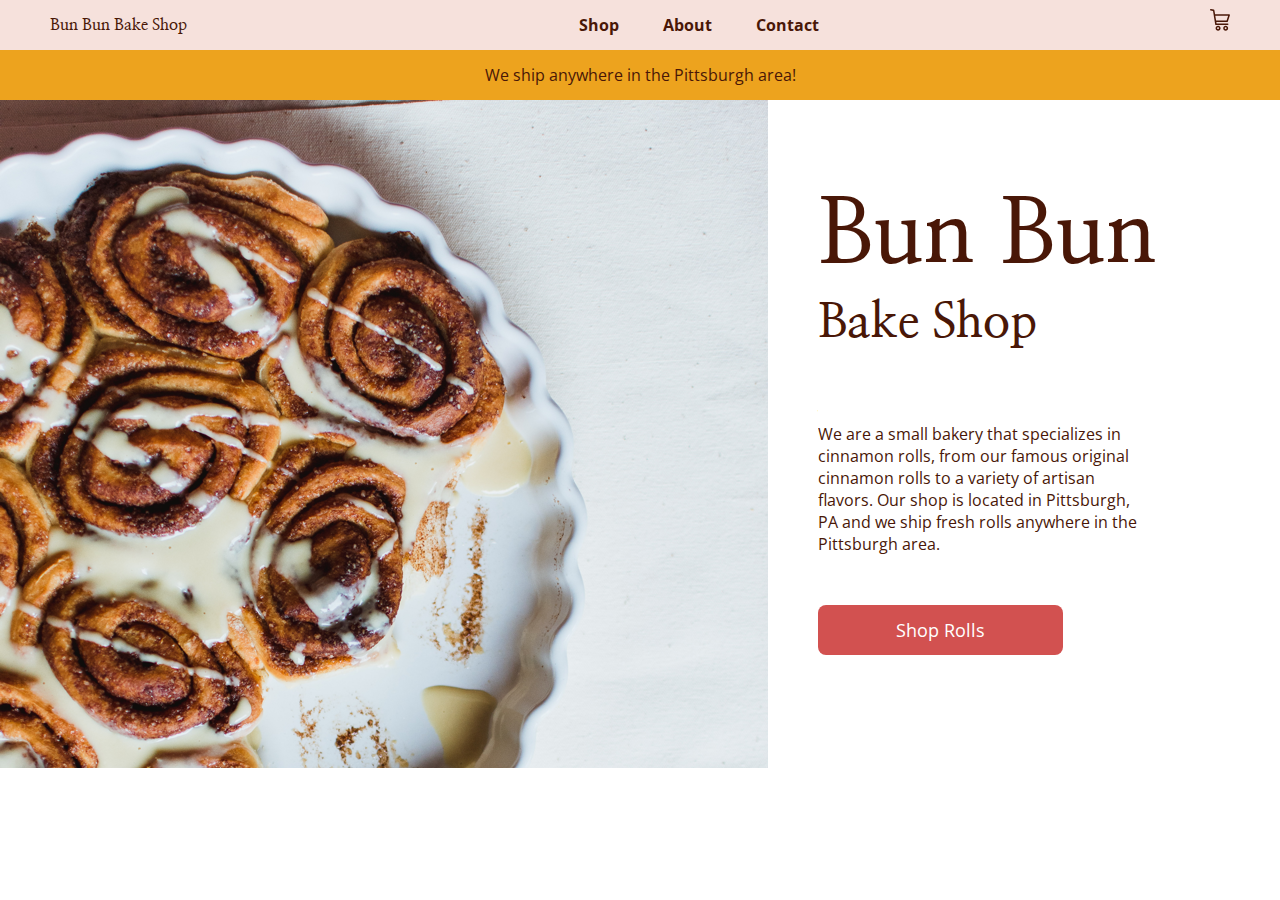
==== home.html @ 3fb4b66a "homepage creation" ====
<!DOCTYPE html>
<html>
<head>
  <title>Bun Bun Bake Shop</title>
  <!-- styles -->
  <link rel="stylesheet" type="text/css" href="style.css">
  <!-- fonts (open sans & nanum myeongjo)-->
  <link href="https://fonts.googleapis.com/css?family=Nanum+Myeongjo|Open+Sans&display=swap" rel="stylesheet">
</head>

<body>
  <header class="header-nav">
    <nav>
      <a id="home-header-link"">Bun Bun Bake Shop</a>
      <a class="main-header-links">Shop</a>
      <a class="main-header-links">About</a>
      <a class="main-header-links">Contact</a>
      <a id="cart-icon"><img src="carticon.svg"></a>
    </nav>
  </header>

  <div id="banner">We ship anywhere in the Pittsburgh area!</div>

  <div id="left-side">
    <img src="homeimage.png">
  </div>

  <div id="right-side">
    <h1 id="bunbun">Bun Bun</h1>
    <h2 id="bakeshop">Bake Shop</h2>
    <p id="description">We are a small bakery that specializes in cinnamon
      rolls, from our famous original cinnamon rolls to a
      variety of artisan flavors. Our shop is located in
      Pittsburgh, PA and we ship fresh rolls anywhere in
      the Pittsburgh area.</p>
    <button class="buttons" id="shoprolls-button">Shop Rolls</button>
  </div>



</body>

</html>
---- style.css ----
body {
  margin: 0;
}

header {
  background-color: #F6E1DC;
  height: 50px;
  color: #491707;
  font-family: 'Open Sans', sans-serif;
  font-weight: bold;
  line-height: 50px;
  font-size: 16px;
  text-align: center;
}

.main-header-links {
  padding: 20px;
}

#home-header-link {
  font-family: 'Nanum Myeongjo', serif;
  font-weight: bold;
  float: left;
  padding-left: 50px;
  padding-right: 50px;
}

#cart-icon {
  float: right;
  padding-right: 50px;
  padding-left: 50px;
}

#banner {
  background-color: #EDA31E;
  color: #491707;
  font-family: 'Open Sans', sans-serif;
  text-align: center;
  height: 50px;
  line-height: 50px;
}

#left-side {
  position: relative;
  width: 60%;
  float: left;
  height: 100%;
  overflow-x: hidden;
}

#right-side {
  position: relative;
  width: 40%;
  float: left;
  height: 100%;
  color: #491707;
}

#bunbun {
  font-family: 'Nanum Myeongjo', serif;
  font-weight: bold;
  font-size: 90px;
  padding-left: 50px;
  margin-bottom: 0;
  margin-top: 80px;
}

#bakeshop {
  font-family: 'Nanum Myeongjo', serif;
  font-weight: bold;
  font-size: 48px;
  padding-left: 50px;
  margin-top: 0;
}

#description {
  font-family: 'Open Sans', sans-serif;
  font-size: 16px;
  padding-right: 130px;
  padding-left: 50px;
  margin-top: 70px;
  margin-bottom: 50px;
}

.buttons {
  width: 245px;
  height: 50px;
  text-align: center;
  font-family: 'Open Sans', sans-serif;
  font-size: 18px;
  color: #ffffff;
  background-color: #D25150;
  border-radius: 8px;
  border: #D25150;
}

#shoprolls-button {
  margin-left: 50px;
}
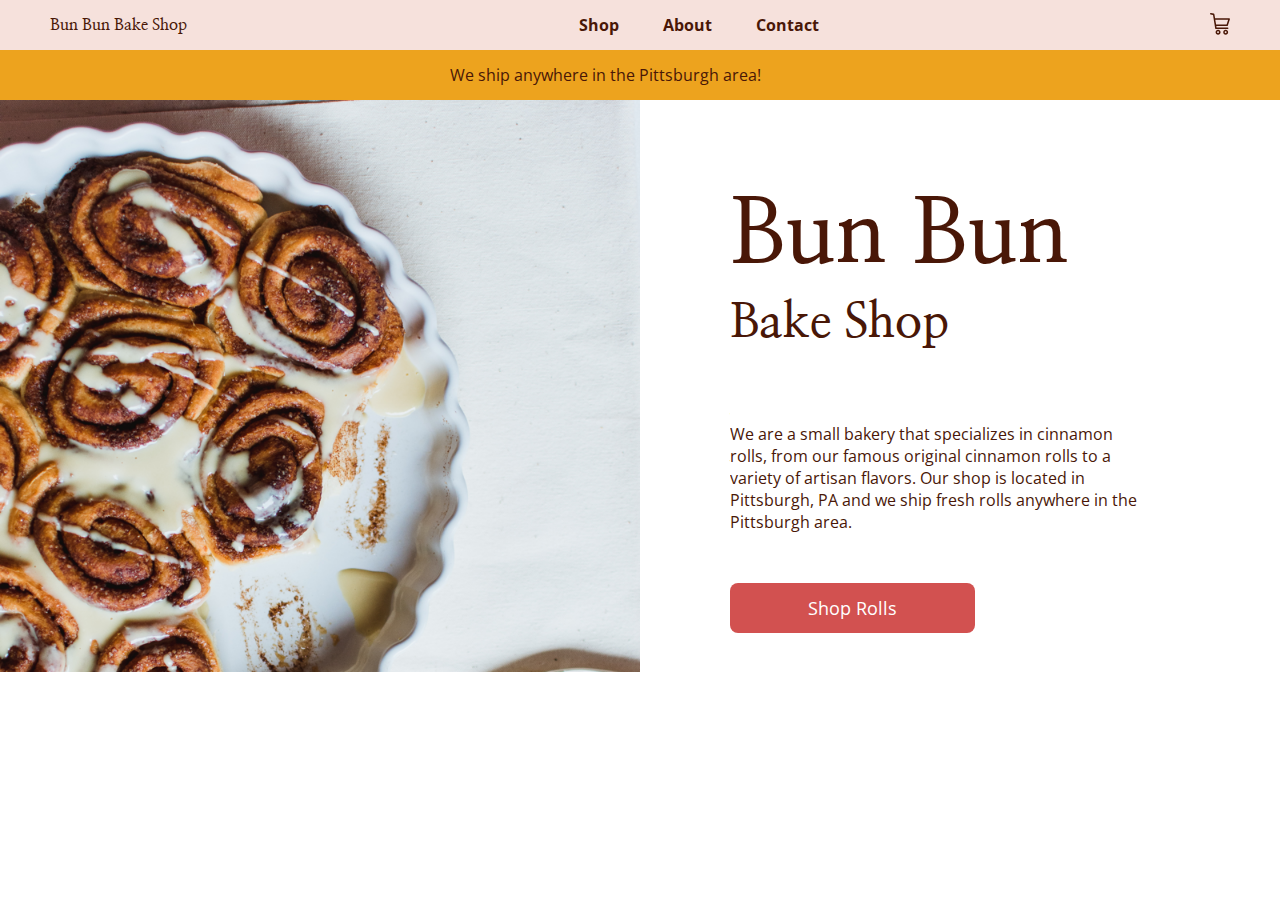
==== commit 1355c0f0: "shop" ====
--- a/home.html
+++ b/home.html
@@ -1,5 +1,6 @@
 <!DOCTYPE html>
 <html>
+
 <head>
   <title>Bun Bun Bake Shop</title>
   <!-- styles -->
@@ -11,33 +12,31 @@
 <body>
   <header class="header-nav">
     <nav>
-      <a id="home-header-link"">Bun Bun Bake Shop</a>
-      <a class="main-header-links">Shop</a>
-      <a class="main-header-links">About</a>
-      <a class="main-header-links">Contact</a>
-      <a id="cart-icon"><img src="carticon.svg"></a>
+      <a class="home-header-link">Bun Bun Bake Shop</a>
+      <div class="center-nav">
+        <a class="main-header-links" href="shop.html">Shop</a>
+        <a class="main-header-links">About</a>
+        <a class="main-header-links">Contact</a>
+      </div>
+      <a class="cart-icon"><img src="carticon.svg"></a>
     </nav>
   </header>
 
   <div id="banner">We ship anywhere in the Pittsburgh area!</div>
 
-  <div id="left-side">
-    <img src="homeimage.png">
+  <div class="home-grid">
+    <div class="left-side"><img src="homeimage.png" id="homeimage"></div>
+    <div class="right-side">
+      <h1 id="bunbun">Bun Bun</h1>
+      <h2 id="bakeshop">Bake Shop</h2>
+      <p id="description">We are a small bakery that specializes in cinnamon
+        rolls, from our famous original cinnamon rolls to a
+        variety of artisan flavors. Our shop is located in
+        Pittsburgh, PA and we ship fresh rolls anywhere in
+        the Pittsburgh area.</p>
+      <button class="buttons" id="shoprolls-button">Shop Rolls</button>
+    </div>
   </div>
-
-  <div id="right-side">
-    <h1 id="bunbun">Bun Bun</h1>
-    <h2 id="bakeshop">Bake Shop</h2>
-    <p id="description">We are a small bakery that specializes in cinnamon
-      rolls, from our famous original cinnamon rolls to a
-      variety of artisan flavors. Our shop is located in
-      Pittsburgh, PA and we ship fresh rolls anywhere in
-      the Pittsburgh area.</p>
-    <button class="buttons" id="shoprolls-button">Shop Rolls</button>
-  </div>
-
-
-
 </body>
 
 </html>
--- a/style.css
+++ b/style.css
@@ -1,3 +1,4 @@
+/* All Pages */
 body {
   margin: 0;
 }
@@ -5,81 +6,41 @@
 header {
   background-color: #F6E1DC;
   height: 50px;
+  line-height: 50px;
+  text-align: center;
+}
+
+.center-nav {
+  display: inline-block;
+  margin-left: auto;
+  margin-right: auto;
+}
+
+.main-header-links {
+  margin: 20px;
+  text-decoration: none;
   color: #491707;
   font-family: 'Open Sans', sans-serif;
   font-weight: bold;
-  line-height: 50px;
   font-size: 16px;
-  text-align: center;
+  padding-bottom: 9px;
 }
 
-.main-header-links {
-  padding: 20px;
-}
-
-#home-header-link {
+.home-header-link {
   font-family: 'Nanum Myeongjo', serif;
   font-weight: bold;
   float: left;
-  padding-left: 50px;
-  padding-right: 50px;
+  margin-left: 50px;
+  color: #491707;
+  text-decoration: none;
+  display: inline-block;
 }
 
-#cart-icon {
+.cart-icon {
   float: right;
-  padding-right: 50px;
-  padding-left: 50px;
-}
-
-#banner {
-  background-color: #EDA31E;
-  color: #491707;
-  font-family: 'Open Sans', sans-serif;
-  text-align: center;
-  height: 50px;
-  line-height: 50px;
-}
-
-#left-side {
-  position: relative;
-  width: 60%;
-  float: left;
-  height: 100%;
-  overflow-x: hidden;
-}
-
-#right-side {
-  position: relative;
-  width: 40%;
-  float: left;
-  height: 100%;
-  color: #491707;
-}
-
-#bunbun {
-  font-family: 'Nanum Myeongjo', serif;
-  font-weight: bold;
-  font-size: 90px;
-  padding-left: 50px;
-  margin-bottom: 0;
-  margin-top: 80px;
-}
-
-#bakeshop {
-  font-family: 'Nanum Myeongjo', serif;
-  font-weight: bold;
-  font-size: 48px;
-  padding-left: 50px;
-  margin-top: 0;
-}
-
-#description {
-  font-family: 'Open Sans', sans-serif;
-  font-size: 16px;
-  padding-right: 130px;
-  padding-left: 50px;
-  margin-top: 70px;
-  margin-bottom: 50px;
+  margin-right: 50px;
+  display: inline-block;
+  margin-top: 5px;
 }
 
 .buttons {
@@ -94,6 +55,119 @@
   border: #D25150;
 }
 
+h2 {
+  font-family: 'Nanum Myeongjo', serif;
+  font-weight: bold;
+  font-size: 48px;
+  color: #491707;
+}
+
+p {
+  font-family: 'Open Sans', sans-serif;
+  font-size: 16px;
+  color: #491707;
+}
+
+/*nav a:hover{
+  color: white;
+}*/
+
+/* home.html */
+#banner {
+  background-color: #EDA31E;
+  color: #491707;
+  font-family: 'Open Sans', sans-serif;
+  text-align: center;
+  height: 50px;
+  line-height: 50px;
+}
+
+#bunbun {
+  font-family: 'Nanum Myeongjo', serif;
+  font-weight: bold;
+  font-size: 90px;
+  margin-left: 90px;
+  margin-bottom: 0;
+  margin-top: 80px;
+}
+
+#bakeshop {
+  margin-left: 90px;
+  margin-top: 0;
+}
+
+#description {
+  font-family: 'Open Sans', sans-serif;
+  font-size: 16px;
+  padding-right: 130px;
+  margin-left: 90px;
+  margin-top: 70px;
+  margin-bottom: 50px;
+}
+
 #shoprolls-button {
-  margin-left: 50px;
+  margin-left: 90px;
 }
+
+.home-grid {
+  display: grid;
+  grid-template-columns: 1fr 1fr;
+  grid-template-rows: auto;
+  color: #491707;
+}
+
+#homeimage {
+  float: left;
+  width: 100%;
+  height: 100%;
+  object-fit: cover;
+}
+
+/* shop.html */
+.shop-grid {
+  display: grid;
+  grid-template: 2fr 3fr 3fr 1fr / repeat(5, 1fr);
+  height: auto;
+  width: 100%;
+  height: 100%;
+  grid-column-gap: 10px;
+}
+
+.shop-title {
+  grid-column: 1 / span 5;
+  align-items: center;
+  justify-content: center;
+  text-align: center;
+}
+
+.left-space {
+  grid-row: 2 / span 2;
+}
+
+.right-space {
+  grid-column: 5 / span 1;
+  grid-row: 2 /span 2;
+}
+
+.bottom-space {
+  grid-row: 4 / span 1;
+  grid-column: 1 / span 5;
+}
+
+.product {
+  object-fit: cover;
+}
+
+.text-link {
+  font-family: 'Nanum Myeongjo', serif;
+  font-weight: bold;
+  font-size: 18px;
+  color: #D25150;
+  margin-bottom: 5px;
+  margin-top: 5px;
+}
+
+.price {
+  margin-top: 0;
+  margin-bottom: 50px;
+}
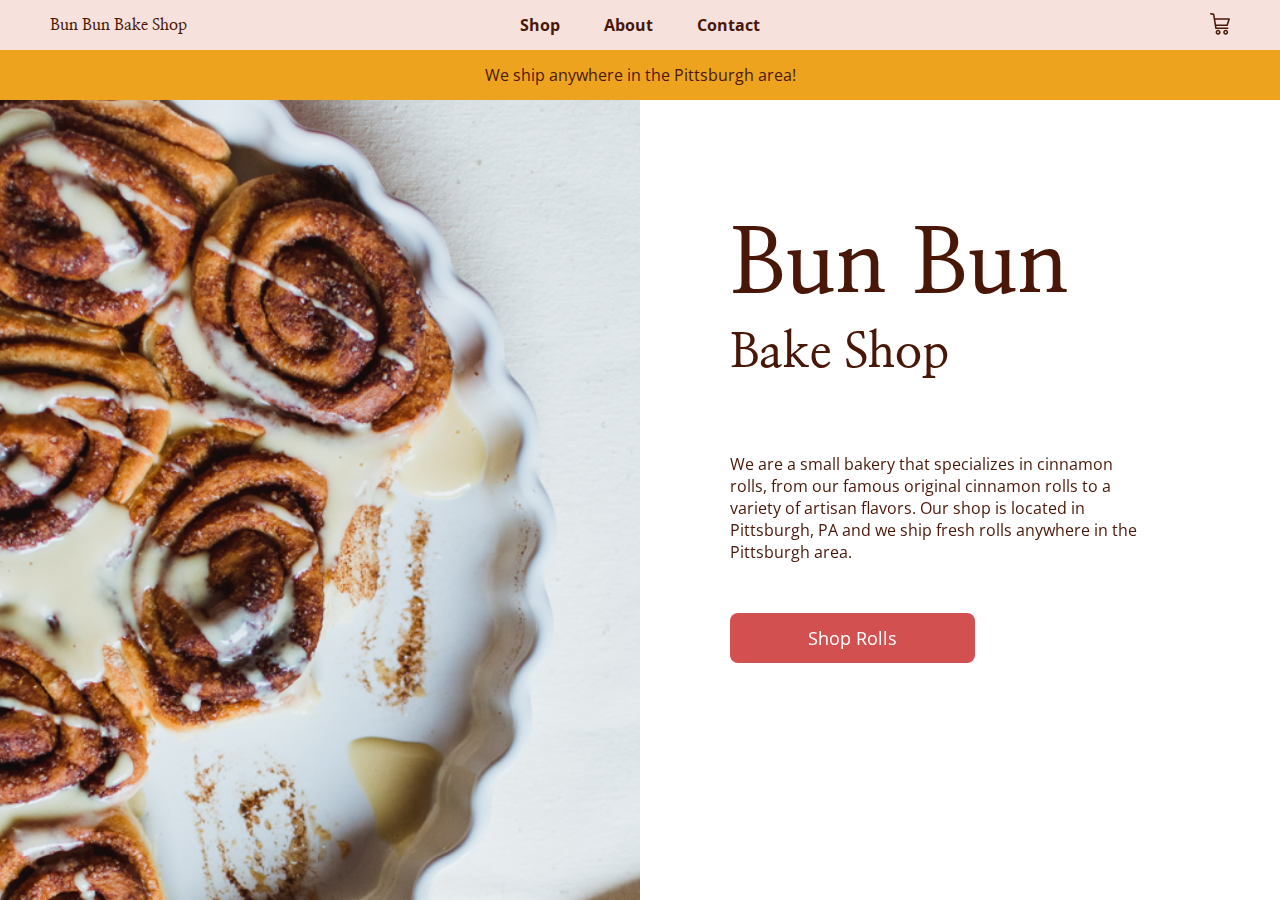
==== commit 9f76061f: "details" ====
--- a/home.html
+++ b/home.html
@@ -11,19 +11,22 @@
 
 <body>
   <header class="header-nav">
-    <nav>
-      <a class="home-header-link">Bun Bun Bake Shop</a>
+      <div class="header-box-left">
+        <a class="home-header-link">Bun Bun Bake Shop</a>
+      </div>
       <div class="center-nav">
         <a class="main-header-links" href="shop.html">Shop</a>
         <a class="main-header-links">About</a>
         <a class="main-header-links">Contact</a>
       </div>
-      <a class="cart-icon"><img src="carticon.svg"></a>
-    </nav>
+      <div class="header-box-right">
+        <a class="cart-icon"><img src="carticon.svg"></a>
+      </div>
   </header>
 
-  <div id="banner">We ship anywhere in the Pittsburgh area!</div>
-
+  <div class="banner">
+    <span class="banner-text">We ship anywhere in the Pittsburgh area!</span>
+  </div>
   <div class="home-grid">
     <div class="left-side"><img src="homeimage.png" id="homeimage"></div>
     <div class="right-side">
--- a/style.css
+++ b/style.css
@@ -7,17 +7,27 @@
   background-color: #F6E1DC;
   height: 50px;
   line-height: 50px;
+  /* text-align: center; */
+}
+
+.header-nav {
+  display: flex;
+}
+.header-box-right, .header-box-left {
+  width:33%;
+}
+.center-nav {
+  /* display: inline-block; */
+  margin-left: auto;
+  margin-right: auto;
+  /* position: absolute; */
+  width:33%;
   text-align: center;
 }
 
-.center-nav {
-  display: inline-block;
-  margin-left: auto;
-  margin-right: auto;
-}
-
 .main-header-links {
-  margin: 20px;
+  padding-left: 20px;
+  padding-right: 20px;
   text-decoration: none;
   color: #491707;
   font-family: 'Open Sans', sans-serif;
@@ -26,10 +36,13 @@
   padding-bottom: 9px;
 }
 
+.active {
+  border-bottom:5px solid #EDA31E;
+}
+
 .home-header-link {
   font-family: 'Nanum Myeongjo', serif;
   font-weight: bold;
-  float: left;
   margin-left: 50px;
   color: #491707;
   text-decoration: none;
@@ -73,7 +86,7 @@
 }*/
 
 /* home.html */
-#banner {
+.banner {
   background-color: #EDA31E;
   color: #491707;
   font-family: 'Open Sans', sans-serif;
@@ -88,7 +101,7 @@
   font-size: 90px;
   margin-left: 90px;
   margin-bottom: 0;
-  margin-top: 80px;
+  margin-top: 210px;
 }
 
 #bakeshop {
@@ -114,12 +127,15 @@
   grid-template-columns: 1fr 1fr;
   grid-template-rows: auto;
   color: #491707;
+  position: fixed;
+  margin-top: -100px;
+  z-index: -1;
 }
 
 #homeimage {
   float: left;
   width: 100%;
-  height: 100%;
+  height: 100vh;
   object-fit: cover;
 }
 
@@ -138,6 +154,7 @@
   align-items: center;
   justify-content: center;
   text-align: center;
+  display: flex;
 }
 
 .left-space {
